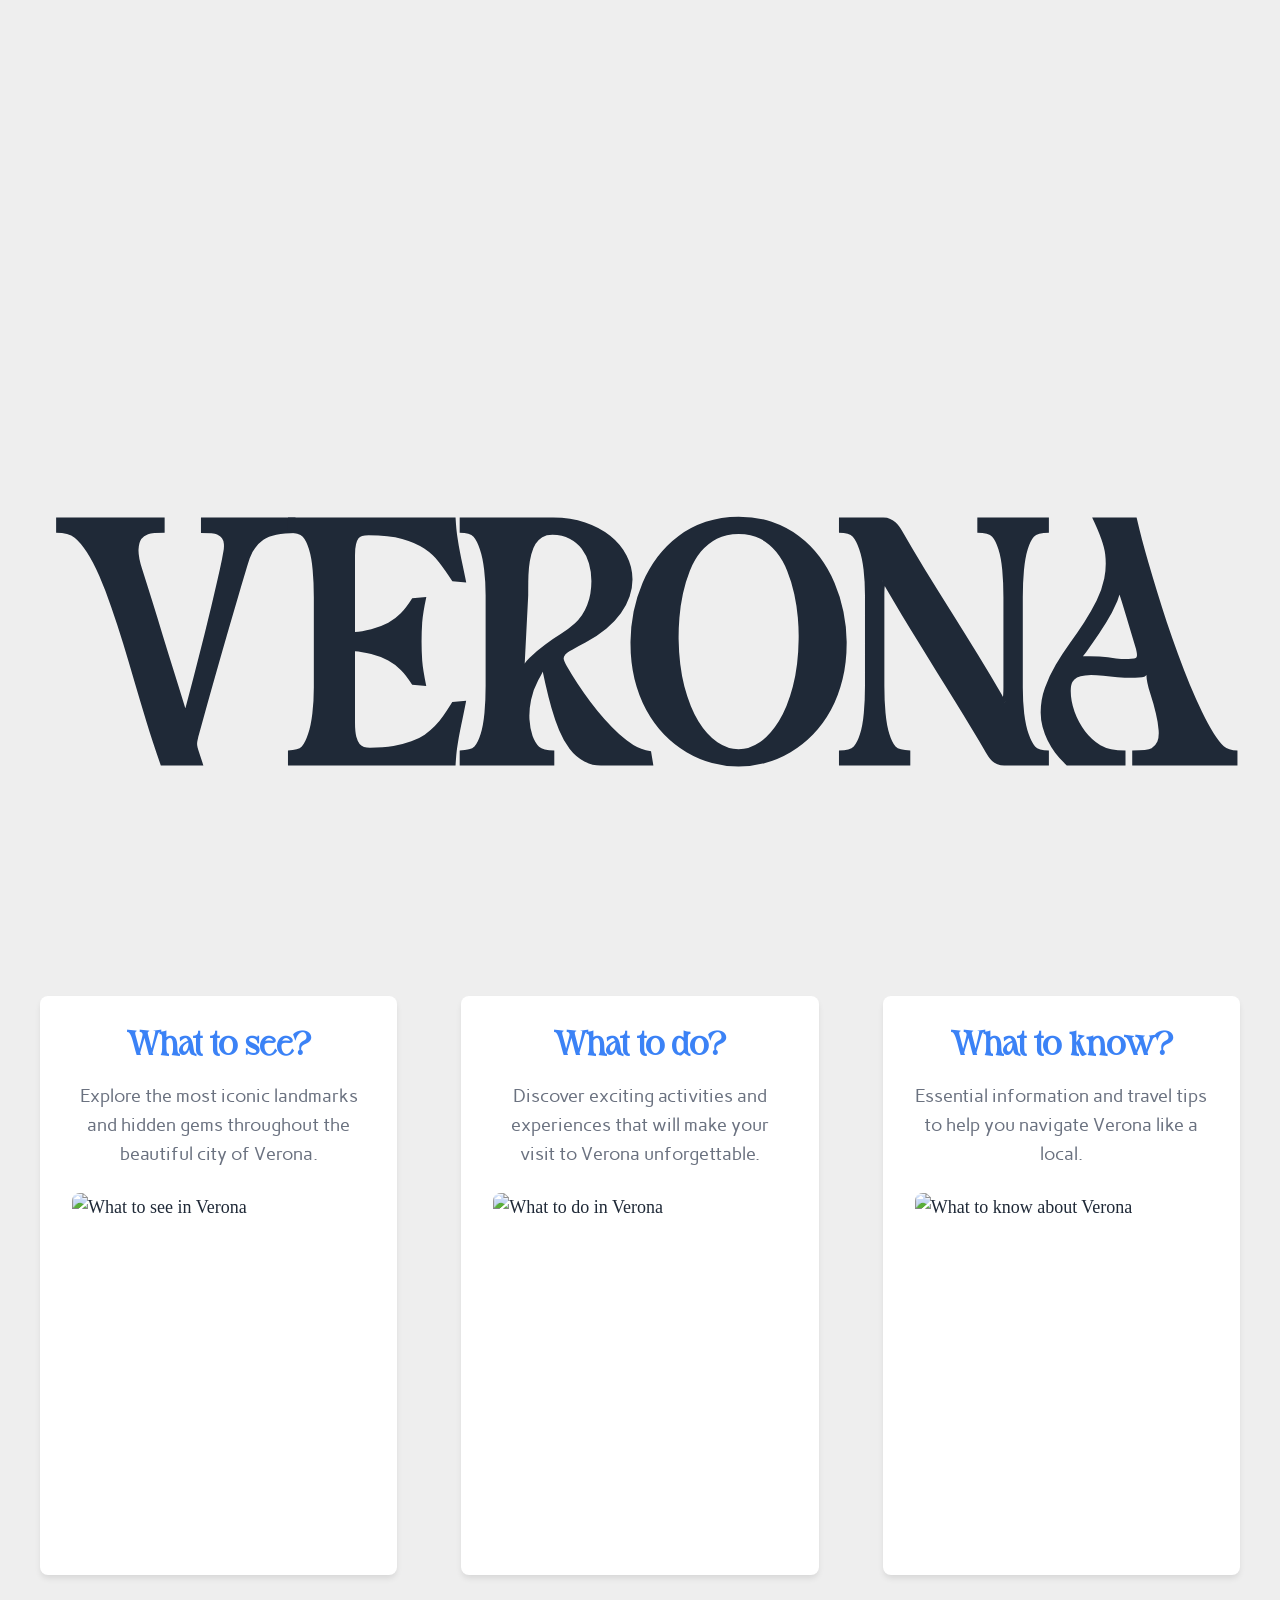
==== index.html @ 8eb90665 "Initial commit" ====
<!DOCTYPE html>
<html lang="en">
  <head>
    <meta charset="UTF-8" />
    <meta name="viewport" content="width=device-width, initial-scale=1.0" />
    <meta name="description" content="Your website description" />
    <title>Nora in Verona</title>
    <link rel="stylesheet" href="assets/css/styles.css" />
  </head>
  <body>
    <main class="container">
      <section class="hero">
        <h1>VERONA</h1>
      </section>
      <section class="hero-content">
        <div class="cards-container">
          <a href="pages/what-to-see.html" class="card">
            <h3 class="card-subtitle">What to see?</h3>
            <p class="card-description">
              Explore the most iconic landmarks and hidden gems throughout the
              beautiful city of Verona.
            </p>
            <img
              src="assets/images/cutouts/what-to-see.png"
              alt="What to see in Verona"
              class="card-image"
            />
          </a>

          <a href="pages/what-to-do.html" class="card">
            <h3 class="card-subtitle">What to do?</h3>
            <p class="card-description">
              Discover exciting activities and experiences that will make your
              visit to Verona unforgettable.
            </p>
            <img
              src="assets/images/cutouts/what-to-do.png"
              alt="What to do in Verona"
              class="card-image"
            />
          </a>

          <a href="pages/what-to-know.html" class="card">
            <h3 class="card-subtitle">What to know?</h3>
            <p class="card-description">
              Essential information and travel tips to help you navigate Verona
              like a local.
            </p>
            <img
              src="assets/images/cutouts/what-to-know.png"
              alt="What to know about Verona"
              class="card-image"
            />
          </a>
        </div>
      </section>
    </main>
  </body>
</html>
---- assets/css/styles.css ----
/* ===================================
   Custom Fonts
   =================================== */
@font-face {
  font-family: "Balgend";
  src: url("../fonts/balgend-regular.ttf") format("truetype");
  font-weight: 400;
  font-style: normal;
  font-display: swap;
}

@font-face {
  font-family: "Carme";
  src: url("../fonts/carme-regular.ttf") format("truetype");
  font-weight: 400;
  font-style: normal;
  font-display: swap;
}

/* ===================================
   CSS Custom Properties (Variables)
   =================================== */
:root {
  /* Colors */
  --color-primary: #3b82f6;
  --color-primary-dark: #2563eb;
  --color-accent: #10b981;

  --color-text: #1f2937;
  --color-text-light: #6b7280;
  --color-background: #eeeeee;
  --color-card-bg: #ffffff;
  --color-border: #d1d5db;

  /* Typography */
  --font-primary: "Balgend", -apple-system, BlinkMacSystemFont, "Segoe UI",
    Roboto, sans-serif;
  --font-secondary: "Carme", -apple-system, BlinkMacSystemFont, "Segoe UI",
    Roboto, sans-serif;
  --font-size-base: 1rem;
  --font-size-sm: 0.75rem;
  --font-size-lg: 2rem;
  --font-size-xl: 4rem;
  --font-size-2xl: 8rem;
  --font-size-3xl: 16rem;
  --font-size-4xl: 52rem;

  --font-weight-normal: 400;
  --font-weight-bold: 700;

  --line-height-base: 1.6;
  --line-height-heading: 1.2;

  /* Spacing */
  --spacing-xs: 0.5rem;
  --spacing-sm: 1rem;
  --spacing-md: 1.5rem;
  --spacing-lg: 2rem;
  --spacing-xl: 3rem;
  --spacing-2xl: 4rem;

  /* Layout */
  --container-max-width: 1920px;
  --border-radius: 0.5rem;

  /* Transitions */
  --transition-base: 0.3s ease;

  /* Shadows */
  --shadow-sm: 0 1px 2px 0 rgba(0, 0, 0, 0.05);
  --shadow-md: 0 4px 6px -1px rgba(0, 0, 0, 0.1);
  --shadow-lg: 0 10px 15px -3px rgba(0, 0, 0, 0.1);
}

/* ===================================
   CSS Reset & Base Styles
   =================================== */
*,
*::before,
*::after {
  box-sizing: border-box;
  margin: 0;
  padding: 0;
}

html {
  font-size: 16px;
  scroll-behavior: smooth;
}

body {
  font-size: var(--font-size-base);
  font-weight: var(--font-weight-normal);
  line-height: var(--line-height-base);
  color: var(--color-text);
  background-color: var(--color-background);
  -webkit-font-smoothing: antialiased;
  -moz-osx-font-smoothing: grayscale;
  min-height: 100vh;
}

img,
picture,
video,
canvas,
svg {
  display: block;
  max-width: 100%;
  height: auto;
}

a {
  color: inherit;
  text-decoration: none;
}

button {
  font: inherit;
  border: none;
  background: none;
  cursor: pointer;
}

ul,
ol {
  list-style: none;
}

/* ===================================
   Typography
   =================================== */
h1,
h2,
h3,
h4,
h5,
h6 {
  font-family: var(--font-primary);
  font-weight: var(--font-weight-bold);
  line-height: var(--line-height-heading);
  margin-bottom: var(--spacing-sm);
}

h1 {
  font-size: clamp(var(--font-size-xl), 25vw, var(--font-size-4xl));
}
h2 {
  font-size: clamp(var(--font-size-2xl), 4vw, var(--font-size-3xl));
}
h3 {
  font-size: var(--font-size-xl);
}

p {
  margin-bottom: var(--spacing-sm);
  font-family: var(--font-secondary);
}

/* ===================================
   Layout
   =================================== */
.container {
  width: 100%;
  max-width: var(--container-max-width);
  margin-inline: auto;
  padding-inline: var(--spacing-sm);
}

/* ===================================
   Hero Section
   =================================== */
.hero {
  min-height: 100vh;
  display: flex;
  flex-direction: column;
  justify-content: flex-end;
  align-items: center;
  text-align: center;
  padding-block: var(--spacing-xs);
}

/* ===================================
   Hero Content Section
   =================================== */
.hero-content {
  padding-block: var(--spacing-2xl);
  background-color: var(--color-background);
}

.cards-container {
  display: grid;
  grid-template-columns: 1fr;
  gap: var(--spacing-lg);
  max-width: 1200px;
  margin-inline: auto;
}

.card {
  display: flex;
  flex-direction: column;
  background-color: var(--color-card-bg);
  border-radius: var(--border-radius);
  overflow: hidden;
  box-shadow: var(--shadow-md);
  transition: transform var(--transition-base),
    box-shadow var(--transition-base);
  text-decoration: none;
  color: var(--color-text);
  padding: var(--spacing-lg);
}

.card:hover {
  transform: translateY(-4px);
  box-shadow: var(--shadow-lg);
}

.card-subtitle {
  font-family: var(--font-primary);
  font-size: var(--font-size-lg);
  font-weight: var(--font-weight-bold);
  color: var(--color-primary);
  margin-bottom: var(--spacing-sm);
  text-align: center;
}

.card-description {
  font-family: var(--font-secondary);
  font-size: var(--font-size-base);
  color: var(--color-text-light);
  line-height: var(--line-height-base);
  margin-bottom: var(--spacing-md);
  text-align: center;
  flex-grow: 1;
}

.card-image {
  width: 100%;
  height: 250px;
  object-fit: cover;
  border-radius: var(--border-radius);
}

/* ===================================
   Content Pages Layout (What to do?/see?)
   =================================== */
.page-header {
  padding-top: var(--spacing-xl);
  padding-bottom: var(--spacing-sm);
  padding-inline: var(--spacing-lg);
}

.content-section {
  display: grid;
  grid-template-columns: 1fr;
  gap: var(--spacing-xl);
  padding-inline: var(--spacing-lg);
  padding-block-end: var(--spacing-2xl);
}

/* Left Side - Description & Image */
.content-left {
  display: flex;
  flex-direction: column;
  gap: var(--spacing-lg);
}

.description-block {
  background-color: var(--color-card-bg);
  padding: var(--spacing-lg);
  border-radius: var(--border-radius);
  box-shadow: var(--shadow-sm);
}

.description-text {
  font-family: var(--font-secondary);
  font-size: var(--font-size-base);
  line-height: var(--line-height-base);
  color: var(--color-text);
  margin: 0;
}

.content-image {
  width: 100%;
  overflow: hidden;
  border-radius: var(--border-radius);
  box-shadow: var(--shadow-md);
}

.content-image img {
  width: 100%;
  height: auto;
  display: block;
  object-fit: cover;
}

/* Right Side - Lists */
.content-right {
  display: flex;
  flex-direction: column;
  gap: var(--spacing-sm);
}

.list-group {
  background-color: var(--color-card-bg);
  padding: var(--spacing-md);
  border-radius: var(--border-radius);
  box-shadow: var(--shadow-sm);
}

.list-title {
  font-family: var(--font-primary);
  font-size: var(--font-size-lg);
  font-weight: var(--font-weight-bold);
  color: var(--color-text);
  margin-bottom: var(--spacing-sm);
  letter-spacing: 0.05em;
}

.content-list {
  list-style: none;
  padding: 0;
  margin: 0;
  display: flex;
  flex-direction: column;
  gap: var(--spacing-xs);
}

.content-list li {
  padding: var(--spacing-xs) 0;
}

.list-link {
  font-family: var(--font-secondary);
  font-size: var(--font-size-base);
  color: var(--color-text-light);
  text-decoration: none;
  transition: color var(--transition-base), padding-left var(--transition-base);
  display: inline-block;
}

.list-link:hover {
  color: var(--color-primary);
  padding-left: var(--spacing-xs);
}

/* ===================================
   Info Content Section (What to Know)
   =================================== */
.info-content {
  padding: var(--spacing-2xl) var(--spacing-lg);
  max-width: 1200px;
  margin-inline: auto;
}

.info-block {
  display: grid;
  grid-template-columns: 1fr;
  gap: var(--spacing-xl);
  margin-bottom: var(--spacing-2xl);
  padding-bottom: var(--spacing-2xl);
  border-bottom: 1px solid var(--color-border);
}

.info-block:last-child {
  border-bottom: none;
  margin-bottom: 0;
  padding-bottom: 0;
}

.info-text {
  display: flex;
  flex-direction: column;
  gap: var(--spacing-md);
}

.info-text h3 {
  font-family: var(--font-primary);
  font-size: var(--font-size-lg);
  font-weight: var(--font-weight-bold);
  color: var(--color-text);
  margin: 0;
}

.info-text p {
  font-family: var(--font-secondary);
  font-size: var(--font-size-base);
  line-height: var(--line-height-base);
  color: var(--color-text);
  margin: 0;
}

.info-images {
  display: grid;
  grid-template-columns: 1fr;
  gap: var(--spacing-md);
}

.info-image {
  width: 100%;
  height: auto;
  border-radius: var(--border-radius);
  box-shadow: var(--shadow-md);
  object-fit: cover;
}

/* ===================================
   IMAGE GALLERY COMPONENTS
   =================================== */

/* Base Gallery Styles */
.gallery {
  display: flex;
  flex-direction: column;
  gap: var(--spacing-xs);
  width: 100%;
}

.gallery-image {
  width: 100%;
  object-fit: cover;
  border-radius: var(--border-radius);
  box-shadow: var(--shadow-md);
  display: block;
  transition: transform var(--transition-base),
    box-shadow var(--transition-base);
}

.gallery-image:hover {
  transform: translateY(-4px);
  box-shadow: var(--shadow-lg);
}

/* Variation 1: Horizontal + 3 Vertical (Current) */
.gallery-h-3v .gallery-row-main {
  width: 100%;
}

.gallery-h-3v .gallery-row-main .gallery-image {
  height: 300px;
}

.gallery-h-3v .gallery-row-grid {
  display: grid;
  grid-template-columns: repeat(3, 1fr);
  gap: var(--spacing-xs);
}

.gallery-h-3v .gallery-row-grid .gallery-image {
  height: 250px;
}

/* Variation 2: 2 Vertical + Horizontal */
.gallery-2v-h .gallery-row-grid {
  display: grid;
  grid-template-columns: repeat(2, 1fr);
  gap: var(--spacing-xs);
}

.gallery-2v-h .gallery-row-grid .gallery-image {
  height: 300px;
}

.gallery-2v-h .gallery-row-main {
  width: 100%;
}

.gallery-2v-h .gallery-row-main .gallery-image {
  height: 250px;
}

/* Variation 3: 3 Vertical Only */
.gallery-3v {
  flex-direction: row;
  gap: var(--spacing-xs);
}

.gallery-3v .gallery-image {
  width: 100%;
  height: 350px;
}

/* Variation 4: Single Horizontal */
.gallery-single .gallery-image {
  width: 100%;
  height: 400px;
}

/* Variation 5: 2 Horizontal Images */
.gallery-2h .gallery-row-grid {
  display: grid;
  grid-template-columns: 1fr;
  gap: var(--spacing-xs);
}

.gallery-2h .gallery-row-grid .gallery-image {
  width: 100%;
  height: 300px;
}

/* Variation 6: Vertical Left + 2 Horizontal Right */
.gallery-v-2h {
  display: grid;
  grid-template-columns: 1fr 2fr;
  gap: var(--spacing-xs);
}

.gallery-v-2h .gallery-col-vertical {
  display: flex;
  flex-direction: column;
}

.gallery-v-2h .gallery-col-vertical .gallery-image {
  width: 100%;
  height: 100%;
  min-height: 400px;
}

.gallery-v-2h .gallery-col-horizontal {
  display: flex;
  flex-direction: column;
  gap: var(--spacing-xs);
}

.gallery-v-2h .gallery-col-horizontal .gallery-image {
  width: 100%;
  height: calc(50% - var(--spacing-xs) / 2);
  min-height: 195px;
}

/* Variation 7: 2 Horizontal Left + Vertical Right */
.gallery-2h-v {
  display: grid;
  grid-template-columns: 2fr 1fr;
  gap: var(--spacing-xs);
}

.gallery-2h-v .gallery-col-horizontal {
  display: flex;
  flex-direction: column;
  gap: var(--spacing-xs);
}

.gallery-2h-v .gallery-col-horizontal .gallery-image {
  width: 100%;
  height: calc(50% - var(--spacing-xs) / 2);
  min-height: 195px;
}

.gallery-2h-v .gallery-col-vertical {
  display: flex;
  flex-direction: column;
}

.gallery-2h-v .gallery-col-vertical .gallery-image {
  width: 100%;
  height: 100%;
  min-height: 400px;
}

/* ===================================
   TEXT BLOCK COMPONENTS
   =================================== */

/* Base Text Block */
.text-block {
  display: flex;
  flex-direction: column;
  gap: var(--spacing-sm);
}

.text-block p {
  font-family: var(--font-secondary);
  font-size: var(--font-size-base);
  line-height: var(--line-height-base);
  color: var(--color-text);
  margin: 0;
}

/* Text Block with Title */
.text-block-title {
  display: flex;
  flex-direction: column;
  gap: var(--spacing-sm);
}

.text-block-title h2 {
  font-family: var(--font-primary);
  font-size: var(--font-size-xl);
  font-weight: var(--font-weight-bold);
  color: var(--color-text);
  margin: 0;
  margin-bottom: var(--spacing-xs);
}

.text-block-title p {
  font-family: var(--font-secondary);
  font-size: var(--font-size-base);
  line-height: var(--line-height-base);
  color: var(--color-text);
  margin: 0;
}

/* Text Block with Subtitle */
.text-block-subtitle {
  display: flex;
  flex-direction: column;
  gap: var(--spacing-sm);
}

.text-block-subtitle h3 {
  font-family: var(--font-primary);
  font-size: var(--font-size-lg);
  font-weight: var(--font-weight-bold);
  color: var(--color-text);
  margin: 0;
  margin-bottom: var(--spacing-xs);
}

.text-block-subtitle p {
  font-family: var(--font-secondary);
  font-size: var(--font-size-base);
  line-height: var(--line-height-base);
  color: var(--color-text);
  margin: 0;
}

/* Text Block with Title and Subtitle */
.text-block-full {
  display: flex;
  flex-direction: column;
  gap: var(--spacing-sm);
}

.text-block-full h2 {
  font-family: var(--font-primary);
  font-size: var(--font-size-xl);
  font-weight: var(--font-weight-bold);
  color: var(--color-text);
  margin: 0;
}

.text-block-full h3 {
  font-family: var(--font-primary);
  font-size: var(--font-size-lg);
  font-weight: var(--font-weight-bold);
  color: var(--color-primary);
  margin: 0;
  margin-bottom: var(--spacing-xs);
}

.text-block-full p {
  font-family: var(--font-secondary);
  font-size: var(--font-size-base);
  line-height: var(--line-height-base);
  color: var(--color-text);
  margin: 0;
}

/* ===================================
   PAGE LAYOUT COMPONENTS
   =================================== */

/* Split Layout (Left/Right) */
.page-split {
  display: grid;
  grid-template-columns: 1fr;
  gap: var(--spacing-xl);
  padding: var(--spacing-2xl) var(--spacing-lg);
  max-width: 1400px;
  margin-inline: auto;
}

.page-split-left,
.page-split-right {
  display: flex;
  flex-direction: column;
  gap: var(--spacing-lg);
}

/* Single Column Layout (Full Width) */
.page-single {
  display: flex;
  flex-direction: column;
  gap: var(--spacing-lg);
  padding: var(--spacing-2xl) var(--spacing-lg);
  max-width: 1200px;
  margin-inline: auto;
}

/* Component Wrapper for consistent spacing */
.component {
  margin-bottom: var(--spacing-md);
}

.component:last-child {
  margin-bottom: 0;
}

/* ===================================
   Utility Classes
   =================================== */
.text-center {
  text-align: center;
}
.text-light {
  color: var(--color-text-light);
}

/* ===================================
   Responsive Breakpoints
   =================================== */

/* Small phones (375px and up) */
@media (min-width: 23.4375em) {
  /* Layout */
  .container {
    padding-inline: var(--spacing-md);
  }
}

/* Tablets (768px and up) */
@media (min-width: 48em) {
  /* CSS Variables */
  :root {
    --spacing-xl: 4rem;
    --spacing-2xl: 6rem;
  }

  /* Hero Content Section */
  .cards-container {
    grid-template-columns: repeat(3, 1fr);
    gap: var(--spacing-xl);
  }

  .card-image {
    height: 300px;
  }

  /* Info Content Section (What to Know) */
  .info-images {
    grid-template-columns: repeat(auto-fit, minmax(250px, 1fr));
  }

  .info-block {
    grid-template-columns: 1fr 1fr;
    gap: var(--spacing-2xl);
  }

  /* Image Gallery Components */

  /* Gallery: Horizontal + 3 Vertical */
  .gallery-h-3v .gallery-row-main .gallery-image {
    height: 350px;
  }

  .gallery-h-3v .gallery-row-grid .gallery-image {
    height: 280px;
  }

  /* Gallery: 2 Vertical + Horizontal */
  .gallery-2v-h .gallery-row-grid .gallery-image {
    height: 350px;
  }

  .gallery-2v-h .gallery-row-main .gallery-image {
    height: 280px;
  }

  /* Gallery: 3 Vertical Images */
  .gallery-3v .gallery-image {
    height: 400px;
  }

  /* Gallery: 2 Horizontal Images */
  .gallery-2h .gallery-row-grid .gallery-image {
    height: 350px;
  }

  /* Gallery: Vertical Left + 2 Horizontal Right */
  .gallery-v-2h .gallery-col-vertical .gallery-image {
    min-height: 500px;
  }

  .gallery-v-2h .gallery-col-horizontal .gallery-image {
    min-height: 245px;
  }

  /* Gallery: 2 Horizontal Left + Vertical Right */
  .gallery-2h-v .gallery-col-horizontal .gallery-image {
    min-height: 245px;
  }

  .gallery-2h-v .gallery-col-vertical .gallery-image {
    min-height: 500px;
  }

  /* Gallery: Single Horizontal */
  .gallery-single .gallery-image {
    height: 450px;
  }

  /* Page Split Layout */
  .page-split {
    grid-template-columns: 1fr 1fr;
    gap: var(--spacing-2xl);
  }
}

/* Laptops (1024px and up) */
@media (min-width: 64em) {
  /* Layout */
  .container {
    padding-inline: var(--spacing-lg);
  }

  /* Hero Content Section */
  .card-image {
    height: 350px;
  }

  /* Content Pages Layout (What to do?/see?) */
  .content-section {
    grid-template-columns: 1fr 1fr;
    gap: var(--spacing-2xl);
  }

  .page-header h2 {
    font-size: 3rem;
  }

  .content-image img {
    min-height: 400px;
  }

  /* Info Content Section (What to Know) */
  .info-content {
    padding: var(--spacing-2xl);
  }

  .info-block {
    gap: 3rem;
  }

  /* Image Gallery Components */

  /* Gallery: Horizontal + 3 Vertical */
  .gallery-h-3v .gallery-row-main .gallery-image {
    height: 400px;
  }

  .gallery-h-3v .gallery-row-grid .gallery-image {
    height: 320px;
  }

  /* Gallery: 2 Vertical + Horizontal */
  .gallery-2v-h .gallery-row-grid .gallery-image {
    height: 400px;
  }

  .gallery-2v-h .gallery-row-main .gallery-image {
    height: 320px;
  }

  /* Gallery: 3 Vertical Images */
  .gallery-3v .gallery-image {
    height: 450px;
  }

  /* Gallery: 2 Horizontal */
  .gallery-2h .gallery-row-grid .gallery-image {
    height: 400px;
  }

  /* Gallery: Vertical Left + 2 Horizontal Right */
  .gallery-v-2h .gallery-col-vertical .gallery-image {
    min-height: 600px;
  }

  .gallery-v-2h .gallery-col-horizontal .gallery-image {
    min-height: 295px;
  }

  /* Gallery: 2 Horizontal Left + Vertical Right */
  .gallery-2h-v .gallery-col-horizontal .gallery-image {
    min-height: 295px;
  }

  .gallery-2h-v .gallery-col-vertical .gallery-image {
    min-height: 600px;
  }

  /* Gallery: Single Horizontal */
  .gallery-single .gallery-image {
    height: 500px;
  }
}

/* Desktops (1280px and up) */
@media (min-width: 80em) {
  /* CSS Variables */
  :root {
    --font-size-base: 1.125rem;
  }

  /* Content Pages Layout (What to do?/see?) */
  .content-section {
    max-width: 1400px;
    margin-inline: auto;
  }

  /* Image Gallery Components */

  /* Gallery: Horizontal + 3 Vertical */
  .gallery-h-3v .gallery-row-main .gallery-image {
    height: 450px;
  }

  .gallery-h-3v .gallery-row-grid .gallery-image {
    height: 350px;
  }

  /* Gallery: 2 Vertical + Horizontal */
  .gallery-2v-h .gallery-row-grid .gallery-image {
    height: 450px;
  }

  .gallery-2v-h .gallery-row-main .gallery-image {
    height: 350px;
  }

  /* Gallery: 3 Vertical Images */
  .gallery-3v .gallery-image {
    height: 500px;
  }

  /* Gallery: 2 Horizontal */
  .gallery-2h .gallery-row-grid .gallery-image {
    height: 450px;
  }

  /* Gallery: Vertical Left + 2 Horizontal Right */
  .gallery-v-2h .gallery-col-vertical .gallery-image {
    min-height: 700px;
  }

  .gallery-v-2h .gallery-col-horizontal .gallery-image {
    min-height: 345px;
  }

  /* Gallery: 2 Horizontal Left + Vertical Right */
  .gallery-2h-v .gallery-col-horizontal .gallery-image {
    min-height: 345px;
  }

  .gallery-2h-v .gallery-col-vertical .gallery-image {
    min-height: 700px;
  }

  /* Gallery: Single Horizontal */
  .gallery-single .gallery-image {
    height: 550px;
  }
}

/* Large desktops (1536px and up) */
@media (min-width: 96em) {
  /* Layout */
  .container {
    padding-inline: var(--spacing-xl);
  }
}
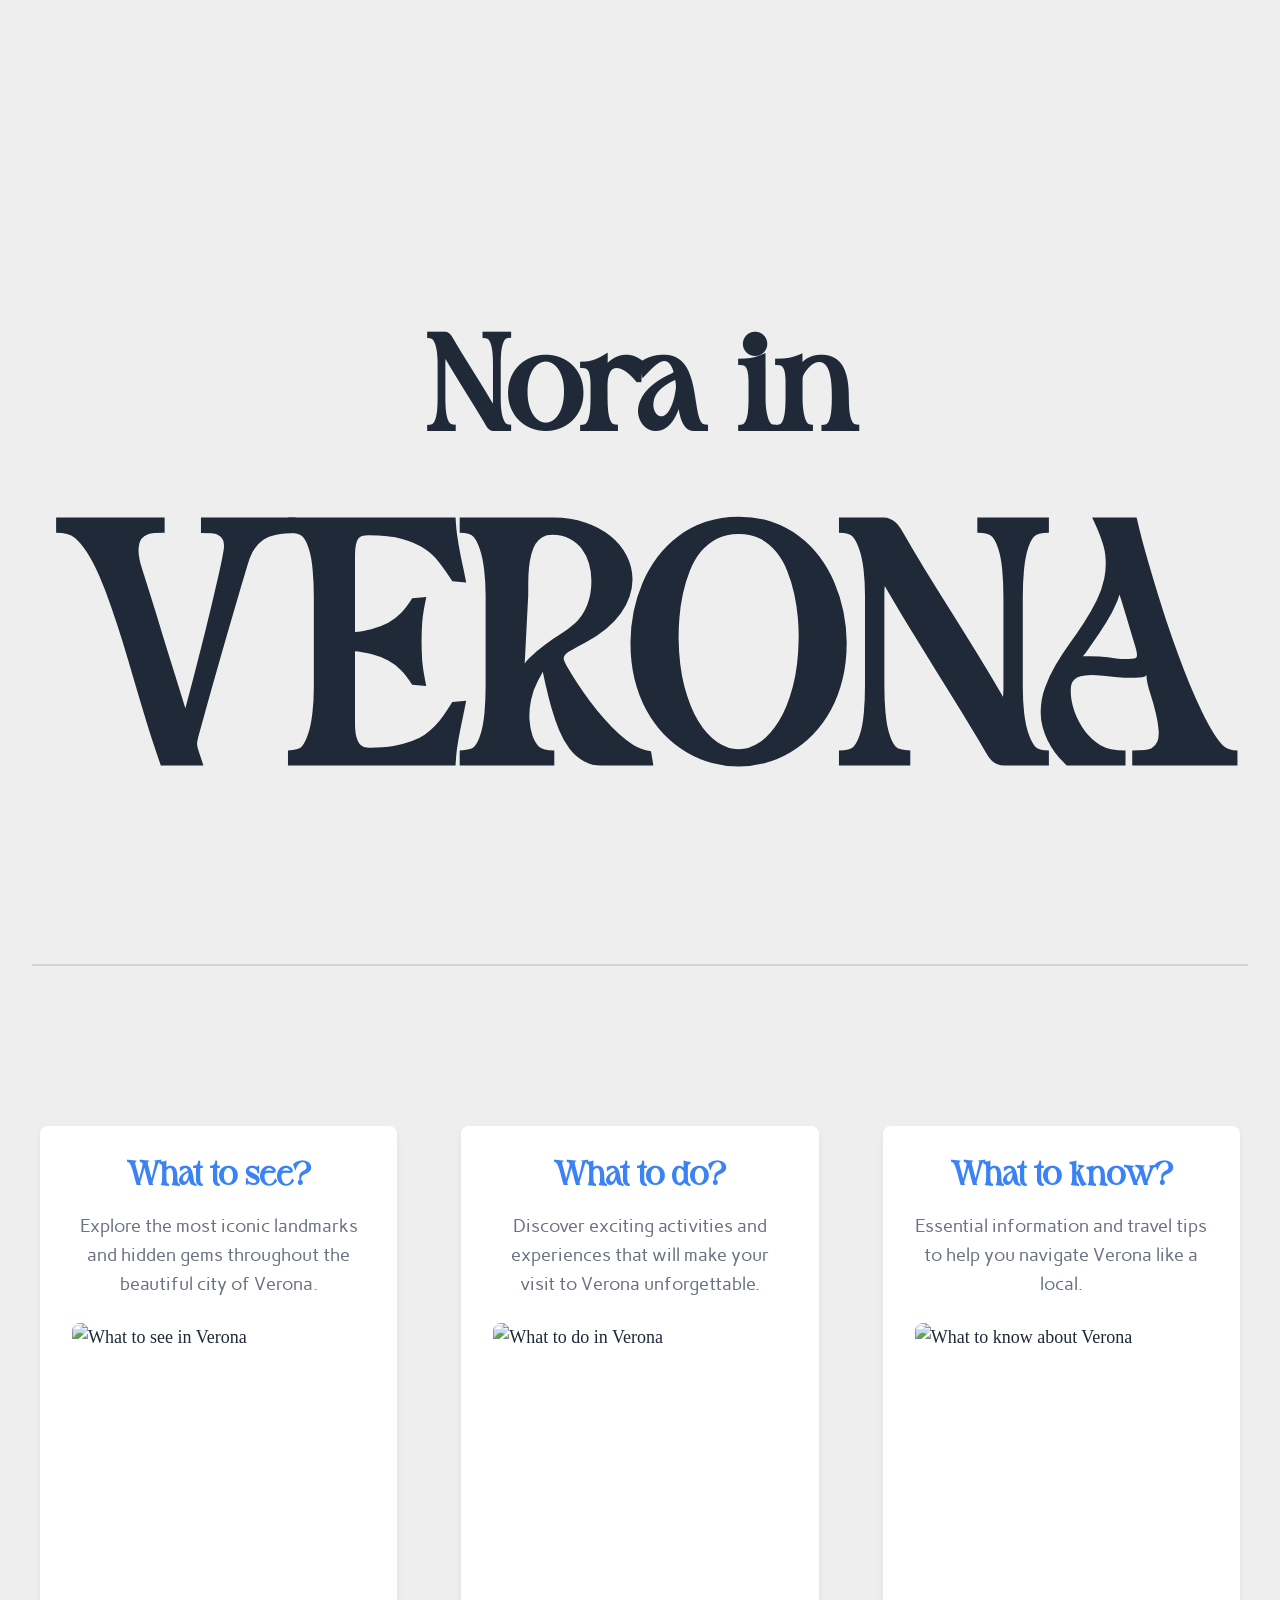
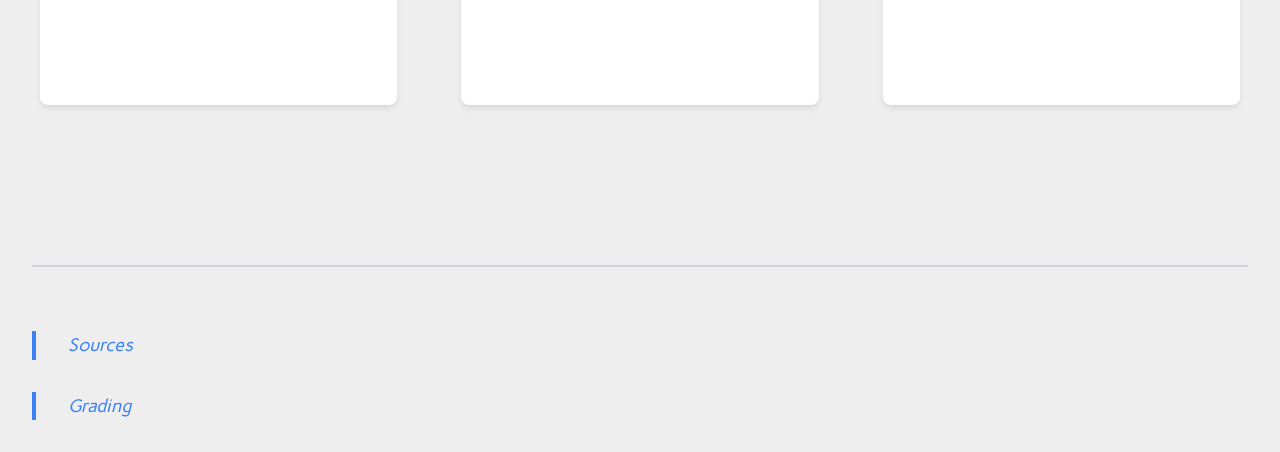
==== commit bdd0a687: "All pages added, pre-nav" ====
--- a/index.html
+++ b/index.html
@@ -1,59 +1,64 @@
 <!DOCTYPE html>
 <html lang="en">
-  <head>
-    <meta charset="UTF-8" />
-    <meta name="viewport" content="width=device-width, initial-scale=1.0" />
-    <meta name="description" content="Your website description" />
-    <title>Nora in Verona</title>
-    <link rel="stylesheet" href="assets/css/styles.css" />
-  </head>
-  <body>
-    <main class="container">
-      <section class="hero">
-        <h1>VERONA</h1>
-      </section>
-      <section class="hero-content">
-        <div class="cards-container">
-          <a href="pages/what-to-see.html" class="card">
-            <h3 class="card-subtitle">What to see?</h3>
-            <p class="card-description">
-              Explore the most iconic landmarks and hidden gems throughout the
-              beautiful city of Verona.
-            </p>
-            <img
-              src="assets/images/cutouts/what-to-see.png"
-              alt="What to see in Verona"
-              class="card-image"
-            />
-          </a>
 
-          <a href="pages/what-to-do.html" class="card">
-            <h3 class="card-subtitle">What to do?</h3>
-            <p class="card-description">
-              Discover exciting activities and experiences that will make your
-              visit to Verona unforgettable.
-            </p>
-            <img
-              src="assets/images/cutouts/what-to-do.png"
-              alt="What to do in Verona"
-              class="card-image"
-            />
-          </a>
+<head>
+  <meta charset="UTF-8" />
+  <meta name="viewport" content="width=device-width, initial-scale=1.0" />
+  <meta name="description" content="Your website description" />
+  <title>Nora in Verona</title>
+  <link rel="stylesheet" href="assets/css/styles.css" />
+</head>
 
-          <a href="pages/what-to-know.html" class="card">
-            <h3 class="card-subtitle">What to know?</h3>
-            <p class="card-description">
-              Essential information and travel tips to help you navigate Verona
-              like a local.
-            </p>
-            <img
-              src="assets/images/cutouts/what-to-know.png"
-              alt="What to know about Verona"
-              class="card-image"
-            />
-          </a>
-        </div>
-      </section>
-    </main>
-  </body>
-</html>
+<body>
+  <main class="container">
+    <section class="hero">
+      <h2>Nora in</h2>
+      <h1>VERONA</h1>
+    </section>
+    <hr class="divider-thick" />
+    <section class="hero-content">
+      <div class="cards-container">
+        <a href="pages/what-to-see.html" class="card">
+          <h3 class="card-subtitle">What to see?</h3>
+          <p class="card-description">
+            Explore the most iconic landmarks and hidden gems throughout the
+            beautiful city of Verona.
+          </p>
+          <img src="assets/images/cutouts/what-to-see.png" alt="What to see in Verona" class="card-image" />
+        </a>
+
+        <a href="pages/what-to-do.html" class="card">
+          <h3 class="card-subtitle">What to do?</h3>
+          <p class="card-description">
+            Discover exciting activities and experiences that will make your
+            visit to Verona unforgettable.
+          </p>
+          <img src="assets/images/cutouts/what-to-do.png" alt="What to do in Verona" class="card-image" />
+        </a>
+
+        <a href="pages/what-to-know.html" class="card">
+          <h3 class="card-subtitle">What to know?</h3>
+          <p class="card-description">
+            Essential information and travel tips to help you navigate Verona
+            like a local.
+          </p>
+          <img src="assets/images/cutouts/what-to-know.png" alt="What to know about Verona" class="card-image" />
+        </a>
+      </div>
+    </section>
+    <hr class="divider-thick" />
+    <div class="quote-block">
+      <p>
+        <a href="pages/sources.html" class="text-primary">Sources</a>
+      </p>
+    </div>
+    <div class="quote-block">
+      <p>
+        <a href="pages/grading.html" class="text-primary">Grading</a>
+      </p>
+    </div>
+  </main>
+  <script src="assets/js/script.js"></script>
+</body>
+
+</html>
--- a/assets/css/styles.css
+++ b/assets/css/styles.css
@@ -513,6 +513,8 @@
   width: 100%;
   height: 100%;
   min-height: 400px;
+  max-height: 500px;
+  object-fit: cover;
 }
 
 .gallery-v-2h .gallery-col-horizontal {
@@ -525,6 +527,8 @@
   width: 100%;
   height: calc(50% - var(--spacing-xs) / 2);
   min-height: 195px;
+  max-height: 248px;
+  object-fit: cover;
 }
 
 /* Variation 7: 2 Horizontal Left + Vertical Right */
@@ -544,6 +548,8 @@
   width: 100%;
   height: calc(50% - var(--spacing-xs) / 2);
   min-height: 195px;
+  max-height: 248px;
+  object-fit: cover;
 }
 
 .gallery-2h-v .gallery-col-vertical {
@@ -555,6 +561,219 @@
   width: 100%;
   height: 100%;
   min-height: 400px;
+  max-height: 500px;
+  object-fit: cover;
+}
+
+/* ===================================
+   Image Lightbox
+   =================================== */
+
+.lightbox {
+  position: fixed;
+  top: 0;
+  left: 0;
+  width: 100%;
+  height: 100%;
+  z-index: 9999;
+  display: none;
+  align-items: center;
+  justify-content: center;
+}
+
+.lightbox-active {
+  display: flex;
+}
+
+.lightbox-backdrop {
+  position: absolute;
+  top: 0;
+  left: 0;
+  width: 100%;
+  height: 100%;
+  background-color: rgba(0, 0, 0, 0.95);
+  cursor: pointer;
+}
+
+.lightbox-content {
+  position: relative;
+  max-width: 90vw;
+  max-height: 90vh;
+  z-index: 10000;
+  display: flex;
+  align-items: center;
+  justify-content: center;
+  flex-direction: column;
+}
+
+.lightbox-image {
+  max-width: 100%;
+  max-height: 85vh;
+  width: auto;
+  height: auto;
+  object-fit: contain;
+  border-radius: var(--border-radius);
+  box-shadow: 0 20px 60px rgba(0, 0, 0, 0.5);
+  animation: lightboxZoomIn 0.3s ease;
+}
+
+@keyframes lightboxZoomIn {
+  from {
+    opacity: 0;
+    transform: scale(0.8);
+  }
+  to {
+    opacity: 1;
+    transform: scale(1);
+  }
+}
+
+.lightbox-caption {
+  color: white;
+  font-family: var(--font-secondary);
+  font-size: var(--font-size-base);
+  margin-top: var(--spacing-md);
+  text-align: center;
+  max-width: 80%;
+  text-shadow: 0 2px 4px rgba(0, 0, 0, 0.5);
+}
+
+/* Lightbox Controls */
+.lightbox-close {
+  position: absolute;
+  top: 20px;
+  right: 20px;
+  background-color: rgba(220, 38, 38, 0.9);
+  color: white;
+  border: 2px solid rgba(220, 38, 38, 1);
+  width: 50px;
+  height: 50px;
+  border-radius: 50%;
+  font-size: 2rem;
+  line-height: 1;
+  cursor: pointer;
+  transition: background-color var(--transition-base),
+    transform var(--transition-base), box-shadow var(--transition-base);
+  display: flex;
+  align-items: center;
+  justify-content: center;
+  z-index: 10001;
+  font-weight: var(--font-weight-bold);
+}
+
+.lightbox-close:hover {
+  background-color: rgba(239, 68, 68, 1);
+  transform: rotate(90deg);
+  box-shadow: 0 4px 12px rgba(220, 38, 38, 0.5);
+}
+
+.lightbox-prev,
+.lightbox-next {
+  position: absolute;
+  top: 50%;
+  transform: translateY(-50%);
+  background-color: rgba(255, 255, 255, 0.1);
+  color: white;
+  border: 2px solid white;
+  width: 50px;
+  height: 50px;
+  border-radius: 50%;
+  font-size: 2.5rem;
+  font-weight: 300;
+  cursor: pointer;
+  transition: background-color var(--transition-base),
+    transform var(--transition-base);
+  display: flex;
+  align-items: center;
+  justify-content: center;
+  padding: 0;
+  z-index: 10001;
+  line-height: 0;
+}
+
+.lightbox-prev {
+  left: 20px;
+  padding-right: 2px;
+}
+
+.lightbox-next {
+  right: 20px;
+  padding-left: 2px;
+}
+
+.lightbox-prev:hover,
+.lightbox-next:hover {
+  background-color: rgba(255, 255, 255, 0.2);
+}
+
+.lightbox-prev:hover {
+  transform: translateY(-50%) translateX(-5px);
+}
+
+.lightbox-next:hover {
+  transform: translateY(-50%) translateX(5px);
+}
+
+/* Mobile adjustments */
+@media (max-width: 48em) {
+  .lightbox-close {
+    top: 10px;
+    right: 10px;
+    width: 40px;
+    height: 40px;
+    font-size: 1.5rem;
+  }
+
+  .lightbox-prev,
+  .lightbox-next {
+    width: 40px;
+    height: 40px;
+    font-size: 2rem;
+  }
+
+  .lightbox-prev {
+    left: 10px;
+    padding-right: 2px;
+  }
+
+  .lightbox-next {
+    right: 10px;
+    padding-left: 2px;
+  }
+
+  .lightbox-image {
+    max-height: 80vh;
+  }
+
+  .lightbox-caption {
+    font-size: var(--font-size-sm);
+    margin-top: var(--spacing-sm);
+  }
+}
+
+/* Gallery image cursor hint */
+.gallery-image {
+  cursor: pointer;
+  position: relative;
+}
+
+.gallery-image::after {
+  content: "🔍";
+  position: absolute;
+  top: 10px;
+  right: 10px;
+  background-color: rgba(0, 0, 0, 0.6);
+  color: white;
+  padding: var(--spacing-xs);
+  border-radius: var(--border-radius);
+  font-size: 1rem;
+  opacity: 0;
+  transition: opacity var(--transition-base);
+  pointer-events: none;
+}
+
+.gallery-image:hover::after {
+  opacity: 1;
 }
 
 /* ===================================
@@ -702,8 +921,127 @@
 .text-center {
   text-align: center;
 }
+
 .text-light {
   color: var(--color-text-light);
+}
+
+/* Dividers */
+.divider {
+  width: 100%;
+  height: 1px;
+  background-color: var(--color-border);
+  margin-block: var(--spacing-lg);
+  border: none;
+}
+
+.divider-thick {
+  width: 100%;
+  height: 2px;
+  background-color: var(--color-border);
+  margin-block: var(--spacing-xl);
+  border: none;
+}
+
+/* Badges */
+.badge {
+  display: inline-block;
+  padding: var(--spacing-xs) var(--spacing-sm);
+  background-color: var(--color-primary);
+  color: white;
+  font-size: var(--font-size-sm);
+  font-weight: var(--font-weight-bold);
+  border-radius: calc(var(--border-radius) / 2);
+  text-transform: uppercase;
+  letter-spacing: 0.05em;
+}
+
+.badge-outline {
+  display: inline-block;
+  padding: var(--spacing-xs) var(--spacing-sm);
+  background-color: transparent;
+  color: var(--color-primary);
+  font-size: var(--font-size-sm);
+  font-weight: var(--font-weight-bold);
+  border: 2px solid var(--color-primary);
+  border-radius: calc(var(--border-radius) / 2);
+  text-transform: uppercase;
+  letter-spacing: 0.05em;
+}
+
+/* Quote Block */
+.quote-block {
+  border-left: 4px solid var(--color-primary);
+  padding-left: var(--spacing-lg);
+  margin-block: var(--spacing-lg);
+  font-style: italic;
+  color: var(--color-text-light);
+}
+
+.quote-block p {
+  margin: 0;
+}
+
+/* Background Sections */
+.section-light {
+  background-color: var(--color-background);
+  padding: var(--spacing-xl) var(--spacing-lg);
+  border-radius: var(--border-radius);
+}
+
+.section-white {
+  background-color: var(--color-card-bg);
+  padding: var(--spacing-xl) var(--spacing-lg);
+  border-radius: var(--border-radius);
+  box-shadow: var(--shadow-sm);
+}
+
+.section-primary {
+  background-color: var(--color-primary);
+  color: white;
+  padding: var(--spacing-xl) var(--spacing-lg);
+  border-radius: var(--border-radius);
+}
+
+.section-primary h2,
+.section-primary h3,
+.section-primary p {
+  color: white;
+}
+
+/* Containers */
+.content-box {
+  background-color: var(--color-card-bg);
+  padding: var(--spacing-lg);
+  border-radius: var(--border-radius);
+  box-shadow: var(--shadow-sm);
+  border: 1px solid var(--color-border);
+}
+
+.content-box-highlight {
+  background-color: var(--color-card-bg);
+  padding: var(--spacing-lg);
+  border-radius: var(--border-radius);
+  box-shadow: var(--shadow-md);
+  border-left: 4px solid var(--color-primary);
+}
+
+/* Text Utilities */
+.text-muted {
+  color: var(--color-text-light);
+}
+
+.text-primary {
+  color: var(--color-primary);
+}
+
+.text-accent {
+  color: var(--color-accent);
+}
+
+.text-uppercase {
+  text-transform: uppercase;
+  letter-spacing: 0.05em;
 }
 
 /* ===================================
@@ -778,20 +1116,24 @@
 
   /* Gallery: Vertical Left + 2 Horizontal Right */
   .gallery-v-2h .gallery-col-vertical .gallery-image {
-    min-height: 500px;
+    min-height: 450px;
+    max-height: 550px;
   }
 
   .gallery-v-2h .gallery-col-horizontal .gallery-image {
-    min-height: 245px;
+    min-height: 220px;
+    max-height: 270px;
   }
 
   /* Gallery: 2 Horizontal Left + Vertical Right */
   .gallery-2h-v .gallery-col-horizontal .gallery-image {
-    min-height: 245px;
+    min-height: 220px;
+    max-height: 270px;
   }
 
   .gallery-2h-v .gallery-col-vertical .gallery-image {
-    min-height: 500px;
+    min-height: 450px;
+    max-height: 550px;
   }
 
   /* Gallery: Single Horizontal */
@@ -873,20 +1215,24 @@
 
   /* Gallery: Vertical Left + 2 Horizontal Right */
   .gallery-v-2h .gallery-col-vertical .gallery-image {
-    min-height: 600px;
+    min-height: 500px;
+    max-height: 600px;
   }
 
   .gallery-v-2h .gallery-col-horizontal .gallery-image {
-    min-height: 295px;
+    min-height: 245px;
+    max-height: 295px;
   }
 
   /* Gallery: 2 Horizontal Left + Vertical Right */
   .gallery-2h-v .gallery-col-horizontal .gallery-image {
-    min-height: 295px;
+    min-height: 245px;
+    max-height: 295px;
   }
 
   .gallery-2h-v .gallery-col-vertical .gallery-image {
-    min-height: 600px;
+    min-height: 500px;
+    max-height: 600px;
   }
 
   /* Gallery: Single Horizontal */
@@ -940,20 +1286,24 @@
 
   /* Gallery: Vertical Left + 2 Horizontal Right */
   .gallery-v-2h .gallery-col-vertical .gallery-image {
-    min-height: 700px;
+    min-height: 550px;
+    max-height: 650px;
   }
 
   .gallery-v-2h .gallery-col-horizontal .gallery-image {
-    min-height: 345px;
+    min-height: 270px;
+    max-height: 320px;
   }
 
   /* Gallery: 2 Horizontal Left + Vertical Right */
   .gallery-2h-v .gallery-col-horizontal .gallery-image {
-    min-height: 345px;
+    min-height: 270px;
+    max-height: 320px;
   }
 
   .gallery-2h-v .gallery-col-vertical .gallery-image {
-    min-height: 700px;
+    min-height: 550px;
+    max-height: 650px;
   }
 
   /* Gallery: Single Horizontal */
